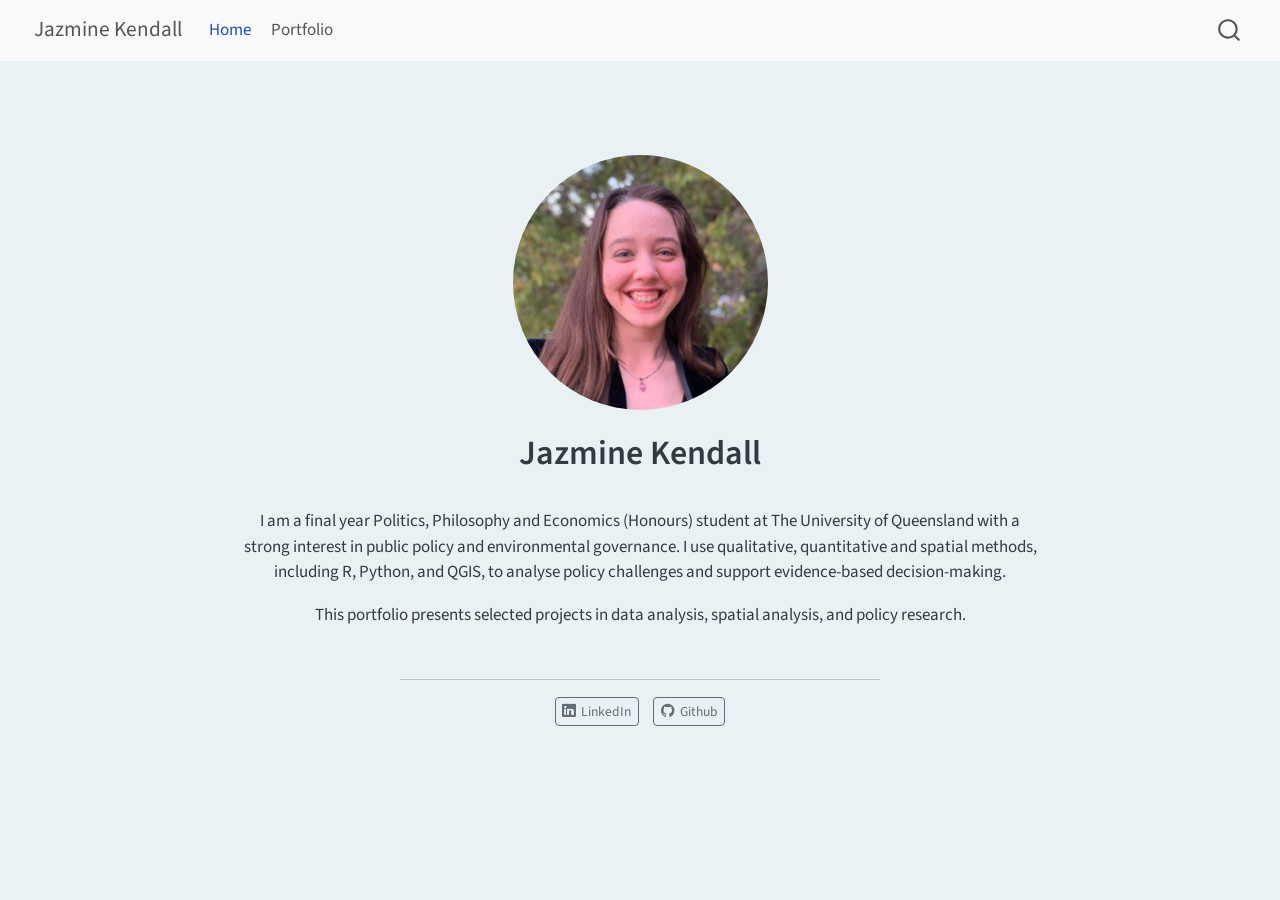
==== docs/index.html @ da95527d "updated gitignore" ====
<!DOCTYPE html>
<html xmlns="http://www.w3.org/1999/xhtml" lang="en" xml:lang="en"><head>

<meta charset="utf-8">
<meta name="generator" content="quarto-1.8.25">

<meta name="viewport" content="width=device-width, initial-scale=1.0, user-scalable=yes">


<title>Jazmine Kendall</title>
<style>
code{white-space: pre-wrap;}
span.smallcaps{font-variant: small-caps;}
div.columns{display: flex; gap: min(4vw, 1.5em);}
div.column{flex: auto; overflow-x: auto;}
div.hanging-indent{margin-left: 1.5em; text-indent: -1.5em;}
ul.task-list{list-style: none;}
ul.task-list li input[type="checkbox"] {
  width: 0.8em;
  margin: 0 0.8em 0.2em -1em; /* quarto-specific, see https://github.com/quarto-dev/quarto-cli/issues/4556 */ 
  vertical-align: middle;
}
</style>


<script src="site_libs/quarto-nav/quarto-nav.js"></script>
<script src="site_libs/quarto-nav/headroom.min.js"></script>
<script src="site_libs/clipboard/clipboard.min.js"></script>
<script src="site_libs/quarto-search/autocomplete.umd.js"></script>
<script src="site_libs/quarto-search/fuse.min.js"></script>
<script src="site_libs/quarto-search/quarto-search.js"></script>
<meta name="quarto:offset" content="./">
<script src="site_libs/quarto-html/quarto.js" type="module"></script>
<script src="site_libs/quarto-html/tabsets/tabsets.js" type="module"></script>
<script src="site_libs/quarto-html/axe/axe-check.js" type="module"></script>
<script src="site_libs/quarto-html/popper.min.js"></script>
<script src="site_libs/quarto-html/tippy.umd.min.js"></script>
<link href="site_libs/quarto-html/tippy.css" rel="stylesheet">
<link href="site_libs/quarto-html/quarto-syntax-highlighting-7b89279ff1a6dce999919e0e67d4d9ec.css" rel="stylesheet" id="quarto-text-highlighting-styles">
<script src="site_libs/bootstrap/bootstrap.min.js"></script>
<link href="site_libs/bootstrap/bootstrap-icons.css" rel="stylesheet">
<link href="site_libs/bootstrap/bootstrap-e31584831b205ffbb2d98406f31c2a5b.min.css" rel="stylesheet" append-hash="true" id="quarto-bootstrap" data-mode="light">
<script id="quarto-search-options" type="application/json">{
  "location": "navbar",
  "copy-button": false,
  "collapse-after": 3,
  "panel-placement": "end",
  "type": "overlay",
  "limit": 50,
  "keyboard-shortcut": [
    "f",
    "/",
    "s"
  ],
  "show-item-context": false,
  "language": {
    "search-no-results-text": "No results",
    "search-matching-documents-text": "matching documents",
    "search-copy-link-title": "Copy link to search",
    "search-hide-matches-text": "Hide additional matches",
    "search-more-match-text": "more match in this document",
    "search-more-matches-text": "more matches in this document",
    "search-clear-button-title": "Clear",
    "search-text-placeholder": "",
    "search-detached-cancel-button-title": "Cancel",
    "search-submit-button-title": "Submit",
    "search-label": "Search"
  }
}</script>


<link rel="stylesheet" href="styles.css">
</head>

<body class="nav-fixed fullcontent quarto-light">

<div id="quarto-search-results"></div>
  <header id="quarto-header" class="headroom fixed-top">
    <nav class="navbar navbar-expand-lg " data-bs-theme="dark">
      <div class="navbar-container container-fluid">
      <div class="navbar-brand-container mx-auto">
    <a href="./index.html" class="navbar-brand navbar-brand-logo">
    </a>
    <a class="navbar-brand" href="./index.html">
    <span class="navbar-title">Jazmine Kendall</span>
    </a>
  </div>
            <div id="quarto-search" class="" title="Search"></div>
          <button class="navbar-toggler" type="button" data-bs-toggle="collapse" data-bs-target="#navbarCollapse" aria-controls="navbarCollapse" role="menu" aria-expanded="false" aria-label="Toggle navigation" onclick="if (window.quartoToggleHeadroom) { window.quartoToggleHeadroom(); }">
  <span class="navbar-toggler-icon"></span>
</button>
          <div class="collapse navbar-collapse" id="navbarCollapse">
            <ul class="navbar-nav navbar-nav-scroll me-auto">
  <li class="nav-item">
    <a class="nav-link active" href="./index.html" aria-current="page"> 
<span class="menu-text">Home</span></a>
  </li>  
  <li class="nav-item">
    <a class="nav-link" href="./portfolio.html"> 
<span class="menu-text">Portfolio</span></a>
  </li>  
</ul>
          </div> <!-- /navcollapse -->
            <div class="quarto-navbar-tools">
</div>
      </div> <!-- /container-fluid -->
    </nav>
</header>
<!-- content -->
<div id="quarto-content" class="quarto-container page-columns page-rows-contents page-layout-article page-navbar">
<!-- sidebar -->
<!-- margin-sidebar -->
    
<!-- main -->
<div class="quarto-about-jolla">
  <img src="My LinkedIn Profile Pic.jpeg" class="about-image
  round " style="height: 15em; width: 15em;">
 <header id="title-block-header" class="quarto-title-block default">
<div class="quarto-title">
<h1 class="title">Jazmine Kendall</h1>
</div>
<div class="quarto-title-meta">
  </div>
</header><main class="content" id="quarto-document-content">
<p>I am a final year Politics, Philosophy and Economics (Honours) student at The University of Queensland with a strong interest in public policy and environmental governance. I use qualitative, quantitative and spatial methods, including R, Python, and QGIS, to analyse policy challenges and support evidence-based decision-making.</p>
<p>This portfolio presents selected projects in data analysis, spatial analysis, and policy research.</p>


</main> 
  <hr class="about-sep">
   <div class="about-links">
  <a href="https://www.linkedin.com/in/jazmine-kendall" class="about-link" rel="" target="">
    <i class="bi bi-linkedin"></i>
     <span class="about-link-text">LinkedIn</span>
  </a>
  <a href="https://www.linkedin.com/in/jazmine-kendall" class="about-link" rel="" target="">
    <i class="bi bi-github"></i>
     <span class="about-link-text">Github</span>
  </a>
</div>
</div>
 <!-- /main -->
<script id="quarto-html-after-body" type="application/javascript">
  window.document.addEventListener("DOMContentLoaded", function (event) {
    const isCodeAnnotation = (el) => {
      for (const clz of el.classList) {
        if (clz.startsWith('code-annotation-')) {                     
          return true;
        }
      }
      return false;
    }
    const onCopySuccess = function(e) {
      // button target
      const button = e.trigger;
      // don't keep focus
      button.blur();
      // flash "checked"
      button.classList.add('code-copy-button-checked');
      var currentTitle = button.getAttribute("title");
      button.setAttribute("title", "Copied!");
      let tooltip;
      if (window.bootstrap) {
        button.setAttribute("data-bs-toggle", "tooltip");
        button.setAttribute("data-bs-placement", "left");
        button.setAttribute("data-bs-title", "Copied!");
        tooltip = new bootstrap.Tooltip(button, 
          { trigger: "manual", 
            customClass: "code-copy-button-tooltip",
            offset: [0, -8]});
        tooltip.show();    
      }
      setTimeout(function() {
        if (tooltip) {
          tooltip.hide();
          button.removeAttribute("data-bs-title");
          button.removeAttribute("data-bs-toggle");
          button.removeAttribute("data-bs-placement");
        }
        button.setAttribute("title", currentTitle);
        button.classList.remove('code-copy-button-checked');
      }, 1000);
      // clear code selection
      e.clearSelection();
    }
    const getTextToCopy = function(trigger) {
      const outerScaffold = trigger.parentElement.cloneNode(true);
      const codeEl = outerScaffold.querySelector('code');
      for (const childEl of codeEl.children) {
        if (isCodeAnnotation(childEl)) {
          childEl.remove();
        }
      }
      return codeEl.innerText;
    }
    const clipboard = new window.ClipboardJS('.code-copy-button:not([data-in-quarto-modal])', {
      text: getTextToCopy
    });
    clipboard.on('success', onCopySuccess);
    if (window.document.getElementById('quarto-embedded-source-code-modal')) {
      const clipboardModal = new window.ClipboardJS('.code-copy-button[data-in-quarto-modal]', {
        text: getTextToCopy,
        container: window.document.getElementById('quarto-embedded-source-code-modal')
      });
      clipboardModal.on('success', onCopySuccess);
    }
      var localhostRegex = new RegExp(/^(?:http|https):\/\/localhost\:?[0-9]*\//);
      var mailtoRegex = new RegExp(/^mailto:/);
        var filterRegex = new RegExp("https:\/\/your-website-url\.example\.com");
      var isInternal = (href) => {
          return filterRegex.test(href) || localhostRegex.test(href) || mailtoRegex.test(href);
      }
      // Inspect non-navigation links and adorn them if external
     var links = window.document.querySelectorAll('a[href]:not(.nav-link):not(.navbar-brand):not(.toc-action):not(.sidebar-link):not(.sidebar-item-toggle):not(.pagination-link):not(.no-external):not([aria-hidden]):not(.dropdown-item):not(.quarto-navigation-tool):not(.about-link)');
      for (var i=0; i<links.length; i++) {
        const link = links[i];
        if (!isInternal(link.href)) {
          // undo the damage that might have been done by quarto-nav.js in the case of
          // links that we want to consider external
          if (link.dataset.originalHref !== undefined) {
            link.href = link.dataset.originalHref;
          }
        }
      }
    function tippyHover(el, contentFn, onTriggerFn, onUntriggerFn) {
      const config = {
        allowHTML: true,
        maxWidth: 500,
        delay: 100,
        arrow: false,
        appendTo: function(el) {
            return el.parentElement;
        },
        interactive: true,
        interactiveBorder: 10,
        theme: 'quarto',
        placement: 'bottom-start',
      };
      if (contentFn) {
        config.content = contentFn;
      }
      if (onTriggerFn) {
        config.onTrigger = onTriggerFn;
      }
      if (onUntriggerFn) {
        config.onUntrigger = onUntriggerFn;
      }
      window.tippy(el, config); 
    }
    const noterefs = window.document.querySelectorAll('a[role="doc-noteref"]');
    for (var i=0; i<noterefs.length; i++) {
      const ref = noterefs[i];
      tippyHover(ref, function() {
        // use id or data attribute instead here
        let href = ref.getAttribute('data-footnote-href') || ref.getAttribute('href');
        try { href = new URL(href).hash; } catch {}
        const id = href.replace(/^#\/?/, "");
        const note = window.document.getElementById(id);
        if (note) {
          return note.innerHTML;
        } else {
          return "";
        }
      });
    }
    const xrefs = window.document.querySelectorAll('a.quarto-xref');
    const processXRef = (id, note) => {
      // Strip column container classes
      const stripColumnClz = (el) => {
        el.classList.remove("page-full", "page-columns");
        if (el.children) {
          for (const child of el.children) {
            stripColumnClz(child);
          }
        }
      }
      stripColumnClz(note)
      if (id === null || id.startsWith('sec-')) {
        // Special case sections, only their first couple elements
        const container = document.createElement("div");
        if (note.children && note.children.length > 2) {
          container.appendChild(note.children[0].cloneNode(true));
          for (let i = 1; i < note.children.length; i++) {
            const child = note.children[i];
            if (child.tagName === "P" && child.innerText === "") {
              continue;
            } else {
              container.appendChild(child.cloneNode(true));
              break;
            }
          }
          if (window.Quarto?.typesetMath) {
            window.Quarto.typesetMath(container);
          }
          return container.innerHTML
        } else {
          if (window.Quarto?.typesetMath) {
            window.Quarto.typesetMath(note);
          }
          return note.innerHTML;
        }
      } else {
        // Remove any anchor links if they are present
        const anchorLink = note.querySelector('a.anchorjs-link');
        if (anchorLink) {
          anchorLink.remove();
        }
        if (window.Quarto?.typesetMath) {
          window.Quarto.typesetMath(note);
        }
        if (note.classList.contains("callout")) {
          return note.outerHTML;
        } else {
          return note.innerHTML;
        }
      }
    }
    for (var i=0; i<xrefs.length; i++) {
      const xref = xrefs[i];
      tippyHover(xref, undefined, function(instance) {
        instance.disable();
        let url = xref.getAttribute('href');
        let hash = undefined; 
        if (url.startsWith('#')) {
          hash = url;
        } else {
          try { hash = new URL(url).hash; } catch {}
        }
        if (hash) {
          const id = hash.replace(/^#\/?/, "");
          const note = window.document.getElementById(id);
          if (note !== null) {
            try {
              const html = processXRef(id, note.cloneNode(true));
              instance.setContent(html);
            } finally {
              instance.enable();
              instance.show();
            }
          } else {
            // See if we can fetch this
            fetch(url.split('#')[0])
            .then(res => res.text())
            .then(html => {
              const parser = new DOMParser();
              const htmlDoc = parser.parseFromString(html, "text/html");
              const note = htmlDoc.getElementById(id);
              if (note !== null) {
                const html = processXRef(id, note);
                instance.setContent(html);
              } 
            }).finally(() => {
              instance.enable();
              instance.show();
            });
          }
        } else {
          // See if we can fetch a full url (with no hash to target)
          // This is a special case and we should probably do some content thinning / targeting
          fetch(url)
          .then(res => res.text())
          .then(html => {
            const parser = new DOMParser();
            const htmlDoc = parser.parseFromString(html, "text/html");
            const note = htmlDoc.querySelector('main.content');
            if (note !== null) {
              // This should only happen for chapter cross references
              // (since there is no id in the URL)
              // remove the first header
              if (note.children.length > 0 && note.children[0].tagName === "HEADER") {
                note.children[0].remove();
              }
              const html = processXRef(null, note);
              instance.setContent(html);
            } 
          }).finally(() => {
            instance.enable();
            instance.show();
          });
        }
      }, function(instance) {
      });
    }
        let selectedAnnoteEl;
        const selectorForAnnotation = ( cell, annotation) => {
          let cellAttr = 'data-code-cell="' + cell + '"';
          let lineAttr = 'data-code-annotation="' +  annotation + '"';
          const selector = 'span[' + cellAttr + '][' + lineAttr + ']';
          return selector;
        }
        const selectCodeLines = (annoteEl) => {
          const doc = window.document;
          const targetCell = annoteEl.getAttribute("data-target-cell");
          const targetAnnotation = annoteEl.getAttribute("data-target-annotation");
          const annoteSpan = window.document.querySelector(selectorForAnnotation(targetCell, targetAnnotation));
          const lines = annoteSpan.getAttribute("data-code-lines").split(",");
          const lineIds = lines.map((line) => {
            return targetCell + "-" + line;
          })
          let top = null;
          let height = null;
          let parent = null;
          if (lineIds.length > 0) {
              //compute the position of the single el (top and bottom and make a div)
              const el = window.document.getElementById(lineIds[0]);
              top = el.offsetTop;
              height = el.offsetHeight;
              parent = el.parentElement.parentElement;
            if (lineIds.length > 1) {
              const lastEl = window.document.getElementById(lineIds[lineIds.length - 1]);
              const bottom = lastEl.offsetTop + lastEl.offsetHeight;
              height = bottom - top;
            }
            if (top !== null && height !== null && parent !== null) {
              // cook up a div (if necessary) and position it 
              let div = window.document.getElementById("code-annotation-line-highlight");
              if (div === null) {
                div = window.document.createElement("div");
                div.setAttribute("id", "code-annotation-line-highlight");
                div.style.position = 'absolute';
                parent.appendChild(div);
              }
              div.style.top = top - 2 + "px";
              div.style.height = height + 4 + "px";
              div.style.left = 0;
              let gutterDiv = window.document.getElementById("code-annotation-line-highlight-gutter");
              if (gutterDiv === null) {
                gutterDiv = window.document.createElement("div");
                gutterDiv.setAttribute("id", "code-annotation-line-highlight-gutter");
                gutterDiv.style.position = 'absolute';
                const codeCell = window.document.getElementById(targetCell);
                const gutter = codeCell.querySelector('.code-annotation-gutter');
                gutter.appendChild(gutterDiv);
              }
              gutterDiv.style.top = top - 2 + "px";
              gutterDiv.style.height = height + 4 + "px";
            }
            selectedAnnoteEl = annoteEl;
          }
        };
        const unselectCodeLines = () => {
          const elementsIds = ["code-annotation-line-highlight", "code-annotation-line-highlight-gutter"];
          elementsIds.forEach((elId) => {
            const div = window.document.getElementById(elId);
            if (div) {
              div.remove();
            }
          });
          selectedAnnoteEl = undefined;
        };
          // Handle positioning of the toggle
      window.addEventListener(
        "resize",
        throttle(() => {
          elRect = undefined;
          if (selectedAnnoteEl) {
            selectCodeLines(selectedAnnoteEl);
          }
        }, 10)
      );
      function throttle(fn, ms) {
      let throttle = false;
      let timer;
        return (...args) => {
          if(!throttle) { // first call gets through
              fn.apply(this, args);
              throttle = true;
          } else { // all the others get throttled
              if(timer) clearTimeout(timer); // cancel #2
              timer = setTimeout(() => {
                fn.apply(this, args);
                timer = throttle = false;
              }, ms);
          }
        };
      }
        // Attach click handler to the DT
        const annoteDls = window.document.querySelectorAll('dt[data-target-cell]');
        for (const annoteDlNode of annoteDls) {
          annoteDlNode.addEventListener('click', (event) => {
            const clickedEl = event.target;
            if (clickedEl !== selectedAnnoteEl) {
              unselectCodeLines();
              const activeEl = window.document.querySelector('dt[data-target-cell].code-annotation-active');
              if (activeEl) {
                activeEl.classList.remove('code-annotation-active');
              }
              selectCodeLines(clickedEl);
              clickedEl.classList.add('code-annotation-active');
            } else {
              // Unselect the line
              unselectCodeLines();
              clickedEl.classList.remove('code-annotation-active');
            }
          });
        }
    const findCites = (el) => {
      const parentEl = el.parentElement;
      if (parentEl) {
        const cites = parentEl.dataset.cites;
        if (cites) {
          return {
            el,
            cites: cites.split(' ')
          };
        } else {
          return findCites(el.parentElement)
        }
      } else {
        return undefined;
      }
    };
    var bibliorefs = window.document.querySelectorAll('a[role="doc-biblioref"]');
    for (var i=0; i<bibliorefs.length; i++) {
      const ref = bibliorefs[i];
      const citeInfo = findCites(ref);
      if (citeInfo) {
        tippyHover(citeInfo.el, function() {
          var popup = window.document.createElement('div');
          citeInfo.cites.forEach(function(cite) {
            var citeDiv = window.document.createElement('div');
            citeDiv.classList.add('hanging-indent');
            citeDiv.classList.add('csl-entry');
            var biblioDiv = window.document.getElementById('ref-' + cite);
            if (biblioDiv) {
              citeDiv.innerHTML = biblioDiv.innerHTML;
            }
            popup.appendChild(citeDiv);
          });
          return popup.innerHTML;
        });
      }
    }
  });
  </script>
</div> <!-- /content -->




</body></html>
---- docs/site_libs/quarto-html/tippy.css ----
.tippy-box[data-animation=fade][data-state=hidden]{opacity:0}[data-tippy-root]{max-width:calc(100vw - 10px)}.tippy-box{position:relative;background-color:#333;color:#fff;border-radius:4px;font-size:14px;line-height:1.4;white-space:normal;outline:0;transition-property:transform,visibility,opacity}.tippy-box[data-placement^=top]>.tippy-arrow{bottom:0}.tippy-box[data-placement^=top]>.tippy-arrow:before{bottom:-7px;left:0;border-width:8px 8px 0;border-top-color:initial;transform-origin:center top}.tippy-box[data-placement^=bottom]>.tippy-arrow{top:0}.tippy-box[data-placement^=bottom]>.tippy-arrow:before{top:-7px;left:0;border-width:0 8px 8px;border-bottom-color:initial;transform-origin:center bottom}.tippy-box[data-placement^=left]>.tippy-arrow{right:0}.tippy-box[data-placement^=left]>.tippy-arrow:before{border-width:8px 0 8px 8px;border-left-color:initial;right:-7px;transform-origin:center left}.tippy-box[data-placement^=right]>.tippy-arrow{left:0}.tippy-box[data-placement^=right]>.tippy-arrow:before{left:-7px;border-width:8px 8px 8px 0;border-right-color:initial;transform-origin:center right}.tippy-box[data-inertia][data-state=visible]{transition-timing-function:cubic-bezier(.54,1.5,.38,1.11)}.tippy-arrow{width:16px;height:16px;color:#333}.tippy-arrow:before{content:"";position:absolute;border-color:transparent;border-style:solid}.tippy-content{position:relative;padding:5px 9px;z-index:1}
---- docs/site_libs/quarto-html/quarto-syntax-highlighting-7b89279ff1a6dce999919e0e67d4d9ec.css ----
/* quarto syntax highlight colors */
:root {
  --quarto-hl-ot-color: #003B4F;
  --quarto-hl-at-color: #657422;
  --quarto-hl-ss-color: #20794D;
  --quarto-hl-an-color: #5E5E5E;
  --quarto-hl-fu-color: #4758AB;
  --quarto-hl-st-color: #20794D;
  --quarto-hl-cf-color: #003B4F;
  --quarto-hl-op-color: #5E5E5E;
  --quarto-hl-er-color: #AD0000;
  --quarto-hl-bn-color: #AD0000;
  --quarto-hl-al-color: #AD0000;
  --quarto-hl-va-color: #111111;
  --quarto-hl-bu-color: inherit;
  --quarto-hl-ex-color: inherit;
  --quarto-hl-pp-color: #AD0000;
  --quarto-hl-in-color: #5E5E5E;
  --quarto-hl-vs-color: #20794D;
  --quarto-hl-wa-color: #5E5E5E;
  --quarto-hl-do-color: #5E5E5E;
  --quarto-hl-im-color: #00769E;
  --quarto-hl-ch-color: #20794D;
  --quarto-hl-dt-color: #AD0000;
  --quarto-hl-fl-color: #AD0000;
  --quarto-hl-co-color: #5E5E5E;
  --quarto-hl-cv-color: #5E5E5E;
  --quarto-hl-cn-color: #8f5902;
  --quarto-hl-sc-color: #5E5E5E;
  --quarto-hl-dv-color: #AD0000;
  --quarto-hl-kw-color: #003B4F;
}

/* other quarto variables */
:root {
  --quarto-font-monospace: SFMono-Regular, Menlo, Monaco, Consolas, "Liberation Mono", "Courier New", monospace;
}

/* syntax highlight based on Pandoc's rules */
pre > code.sourceCode > span {
  color: #003B4F;
}

code.sourceCode > span {
  color: #003B4F;
}

div.sourceCode,
div.sourceCode pre.sourceCode {
  color: #003B4F;
}

/* Normal */
code span {
  color: #003B4F;
}

/* Alert */
code span.al {
  color: #AD0000;
  font-style: inherit;
}

/* Annotation */
code span.an {
  color: #5E5E5E;
  font-style: inherit;
}

/* Attribute */
code span.at {
  color: #657422;
  font-style: inherit;
}

/* BaseN */
code span.bn {
  color: #AD0000;
  font-style: inherit;
}

/* BuiltIn */
code span.bu {
  font-style: inherit;
}

/* ControlFlow */
code span.cf {
  color: #003B4F;
  font-weight: bold;
  font-style: inherit;
}

/* Char */
code span.ch {
  color: #20794D;
  font-style: inherit;
}

/* Constant */
code span.cn {
  color: #8f5902;
  font-style: inherit;
}

/* Comment */
code span.co {
  color: #5E5E5E;
  font-style: inherit;
}

/* CommentVar */
code span.cv {
  color: #5E5E5E;
  font-style: italic;
}

/* Documentation */
code span.do {
  color: #5E5E5E;
  font-style: italic;
}

/* DataType */
code span.dt {
  color: #AD0000;
  font-style: inherit;
}

/* DecVal */
code span.dv {
  color: #AD0000;
  font-style: inherit;
}

/* Error */
code span.er {
  color: #AD0000;
  font-style: inherit;
}

/* Extension */
code span.ex {
  font-style: inherit;
}

/* Float */
code span.fl {
  color: #AD0000;
  font-style: inherit;
}

/* Function */
code span.fu {
  color: #4758AB;
  font-style: inherit;
}

/* Import */
code span.im {
  color: #00769E;
  font-style: inherit;
}

/* Information */
code span.in {
  color: #5E5E5E;
  font-style: inherit;
}

/* Keyword */
code span.kw {
  color: #003B4F;
  font-weight: bold;
  font-style: inherit;
}

/* Operator */
code span.op {
  color: #5E5E5E;
  font-style: inherit;
}

/* Other */
code span.ot {
  color: #003B4F;
  font-style: inherit;
}

/* Preprocessor */
code span.pp {
  color: #AD0000;
  font-style: inherit;
}

/* SpecialChar */
code span.sc {
  color: #5E5E5E;
  font-style: inherit;
}

/* SpecialString */
code span.ss {
  color: #20794D;
  font-style: inherit;
}

/* String */
code span.st {
  color: #20794D;
  font-style: inherit;
}

/* Variable */
code span.va {
  color: #111111;
  font-style: inherit;
}

/* VerbatimString */
code span.vs {
  color: #20794D;
  font-style: inherit;
}

/* Warning */
code span.wa {
  color: #5E5E5E;
  font-style: italic;
}

.prevent-inlining {
  content: "</";
}

/*# sourceMappingURL=3944bc705cfaf4c80e56f77c5205168a.css.map */
---- docs/styles.css ----
/* css styles */

body{
  background-color: #e9f1f5;
}
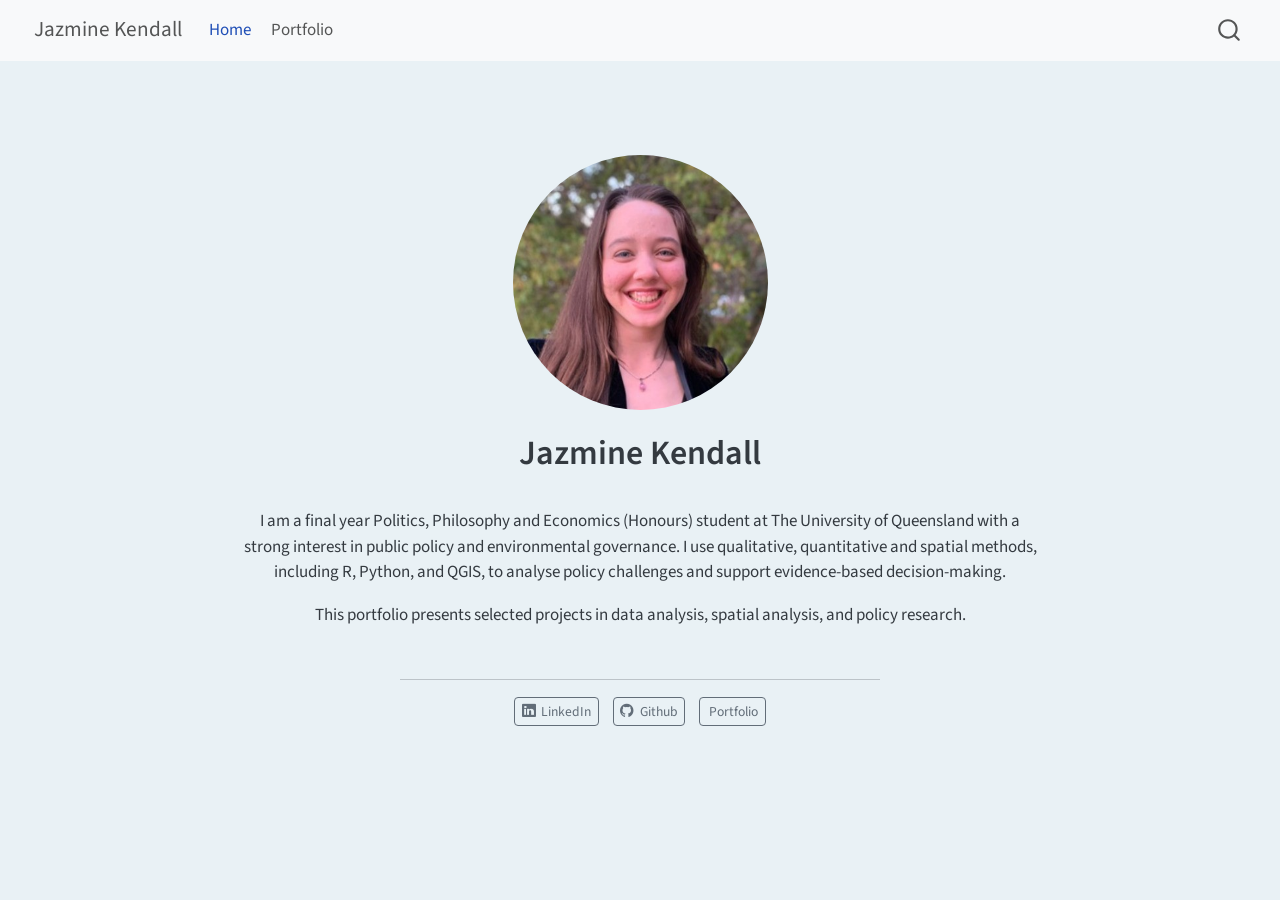
==== commit 944135ed: "update portfolio link" ====
--- a/docs/index.html
+++ b/docs/index.html
@@ -133,9 +133,13 @@
     <i class="bi bi-linkedin"></i>
      <span class="about-link-text">LinkedIn</span>
   </a>
-  <a href="https://www.linkedin.com/in/jazmine-kendall" class="about-link" rel="" target="">
+  <a href="https://github.com/Jazmine103623" class="about-link" rel="" target="">
     <i class="bi bi-github"></i>
      <span class="about-link-text">Github</span>
+  </a>
+  <a href="https://jazmine103623.github.io/portfolio.html" class="about-link" rel="" target="">
+    <i class="bi bi-portfolio"></i>
+     <span class="about-link-text">Portfolio</span>
   </a>
 </div>
 </div>
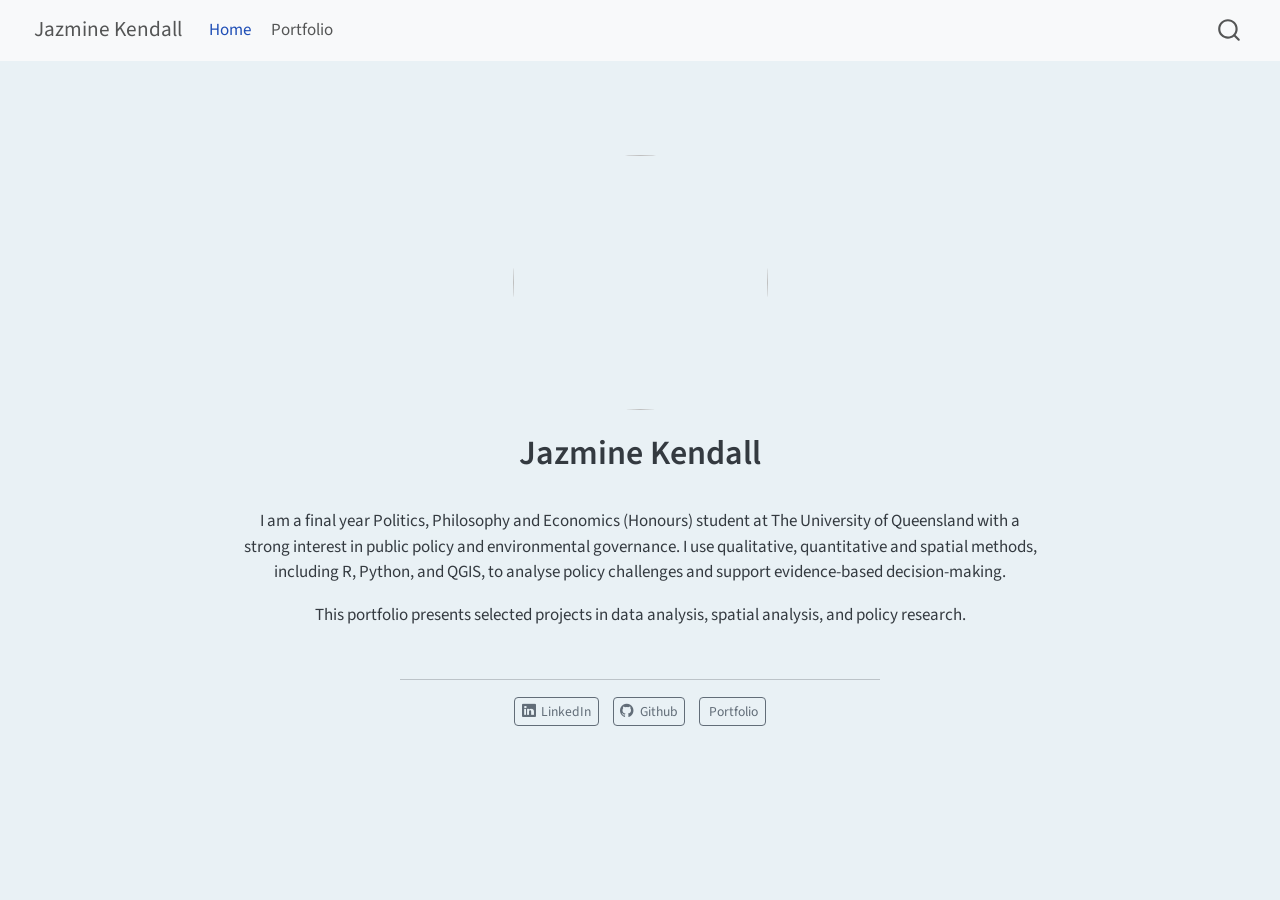
==== commit 77a7f251: "Add new headshot to website" ====
--- a/docs/index.html
+++ b/docs/index.html
@@ -113,7 +113,7 @@
     
 <!-- main -->
 <div class="quarto-about-jolla">
-  <img src="My LinkedIn Profile Pic.jpeg" class="about-image
+  <img src="Headshot ID 8038993.jpeg" class="about-image
   round " style="height: 15em; width: 15em;">
  <header id="title-block-header" class="quarto-title-block default">
 <div class="quarto-title">
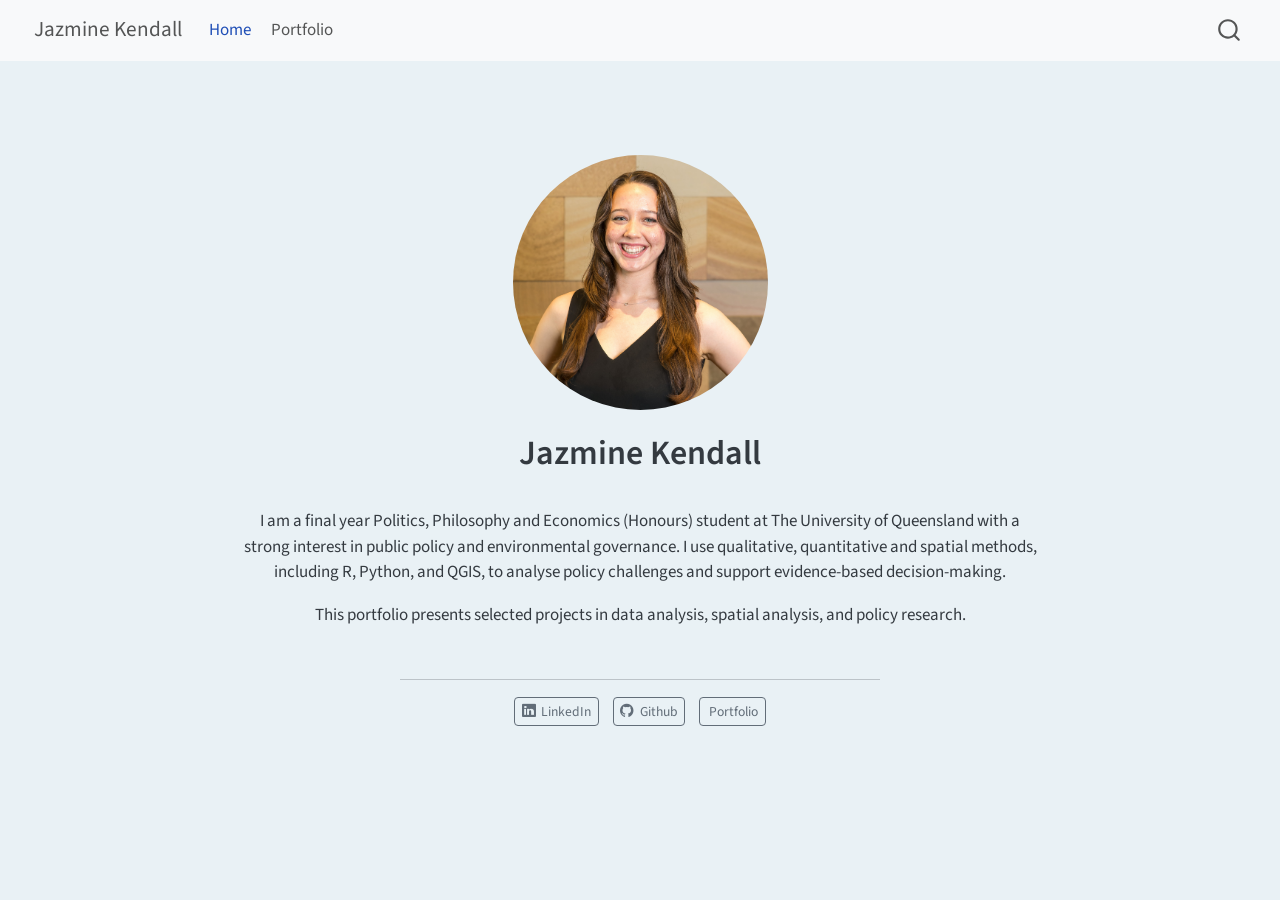
==== commit 7b2a1a91: "Add smaller profile version on website" ====
--- a/docs/index.html
+++ b/docs/index.html
@@ -113,7 +113,7 @@
     
 <!-- main -->
 <div class="quarto-about-jolla">
-  <img src="Headshot ID 8038993.jpeg" class="about-image
+  <img src="Headshot_48038993.jpg" class="about-image
   round " style="height: 15em; width: 15em;">
  <header id="title-block-header" class="quarto-title-block default">
 <div class="quarto-title">
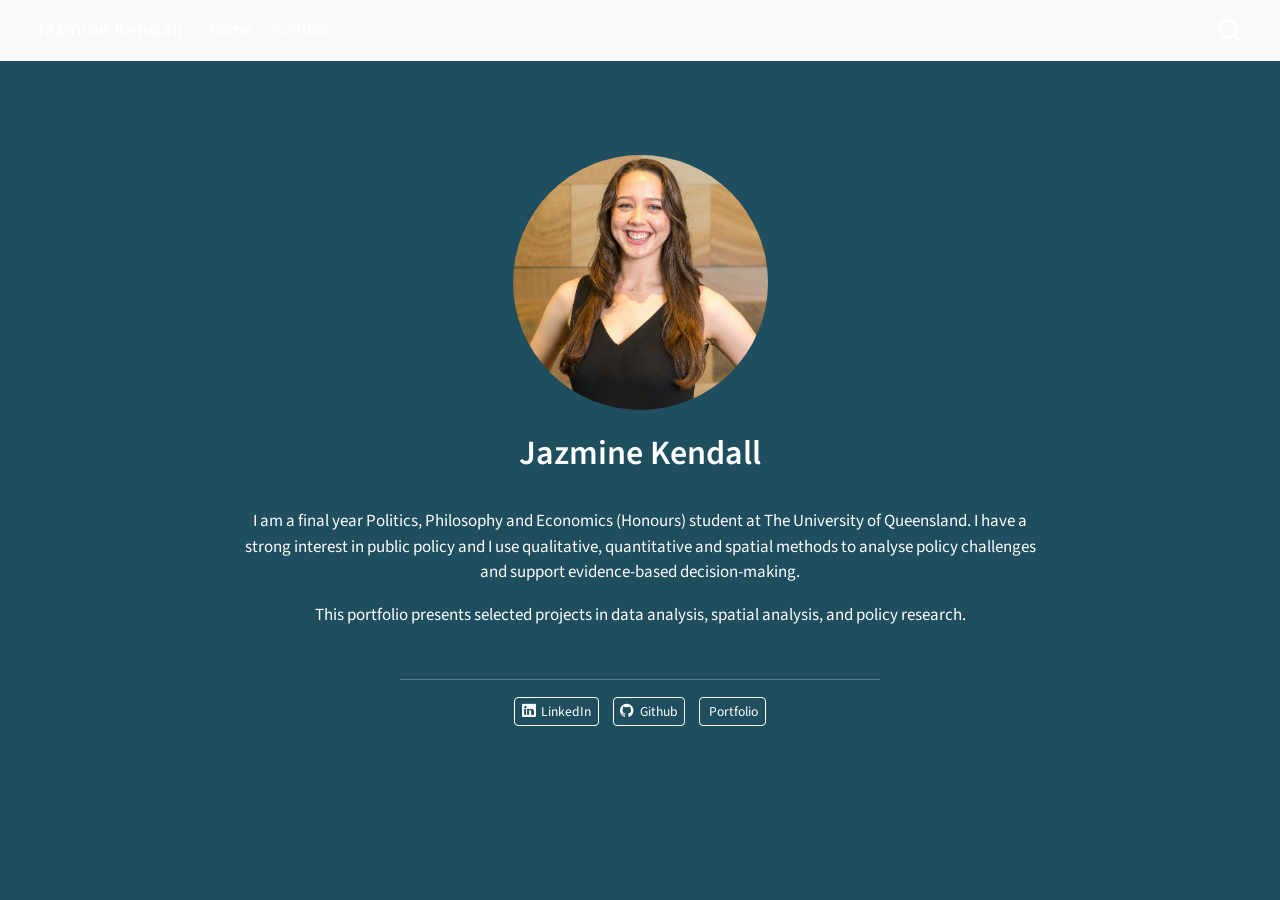
==== commit ae49149f: "changing background and description" ====
--- a/docs/index.html
+++ b/docs/index.html
@@ -113,7 +113,7 @@
     
 <!-- main -->
 <div class="quarto-about-jolla">
-  <img src="Headshot_48038993.jpg" class="about-image
+  <img src="Headshot_Cropped.jpg" class="about-image
   round " style="height: 15em; width: 15em;">
  <header id="title-block-header" class="quarto-title-block default">
 <div class="quarto-title">
@@ -122,7 +122,7 @@
 <div class="quarto-title-meta">
   </div>
 </header><main class="content" id="quarto-document-content">
-<p>I am a final year Politics, Philosophy and Economics (Honours) student at The University of Queensland with a strong interest in public policy and environmental governance. I use qualitative, quantitative and spatial methods, including R, Python, and QGIS, to analyse policy challenges and support evidence-based decision-making.</p>
+<p>I am a final year Politics, Philosophy and Economics (Honours) student at The University of Queensland. I have a strong interest in public policy and I use qualitative, quantitative and spatial methods to analyse policy challenges and support evidence-based decision-making.</p>
 <p>This portfolio presents selected projects in data analysis, spatial analysis, and policy research.</p>
 
 
--- a/docs/styles.css
+++ b/docs/styles.css
@@ -1,5 +1,16 @@
 /* css styles */
 
 body{
-  background-color: #e9f1f5;
+  background-color: #1F4E5F;
+  color: white;
 }
+
+/* Make icons white */
+i, svg {
+  color: white !important;
+}
+
+/* Make links white too */
+a {
+  color: white !important;
+}
